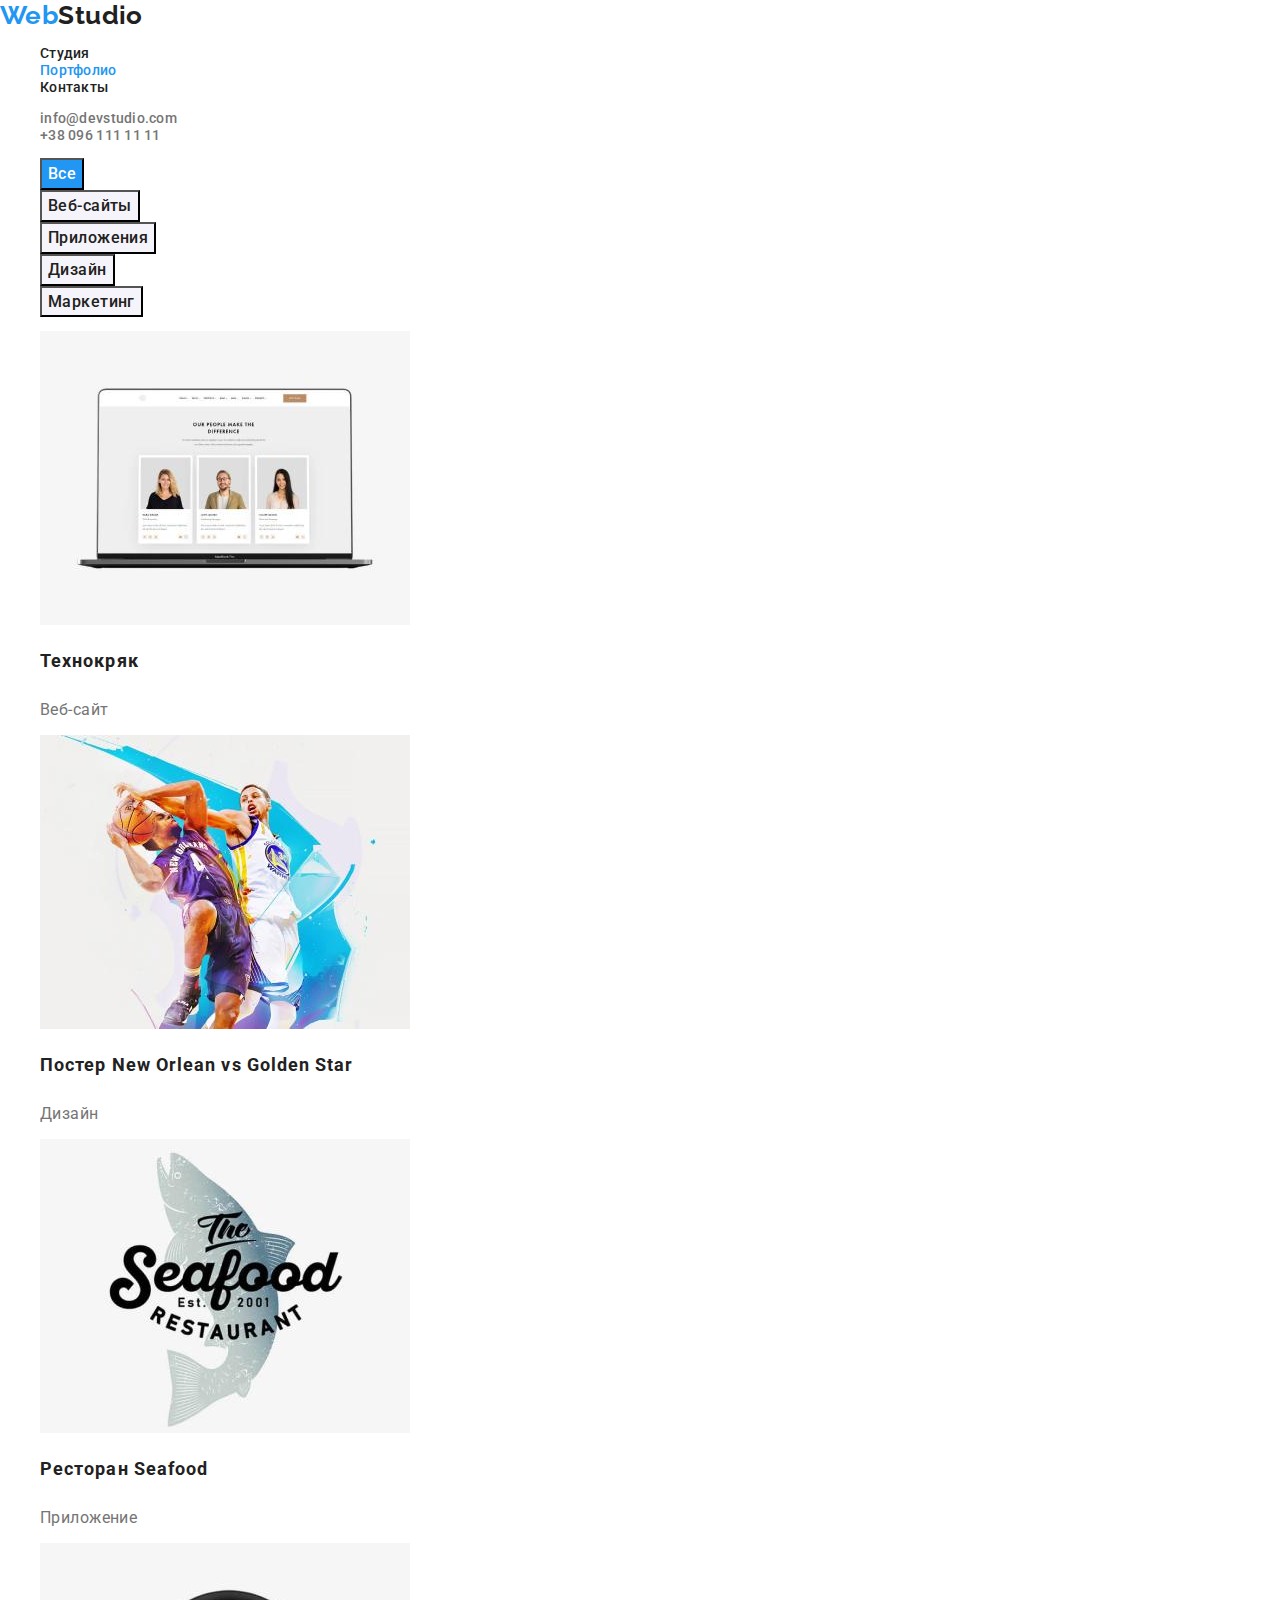
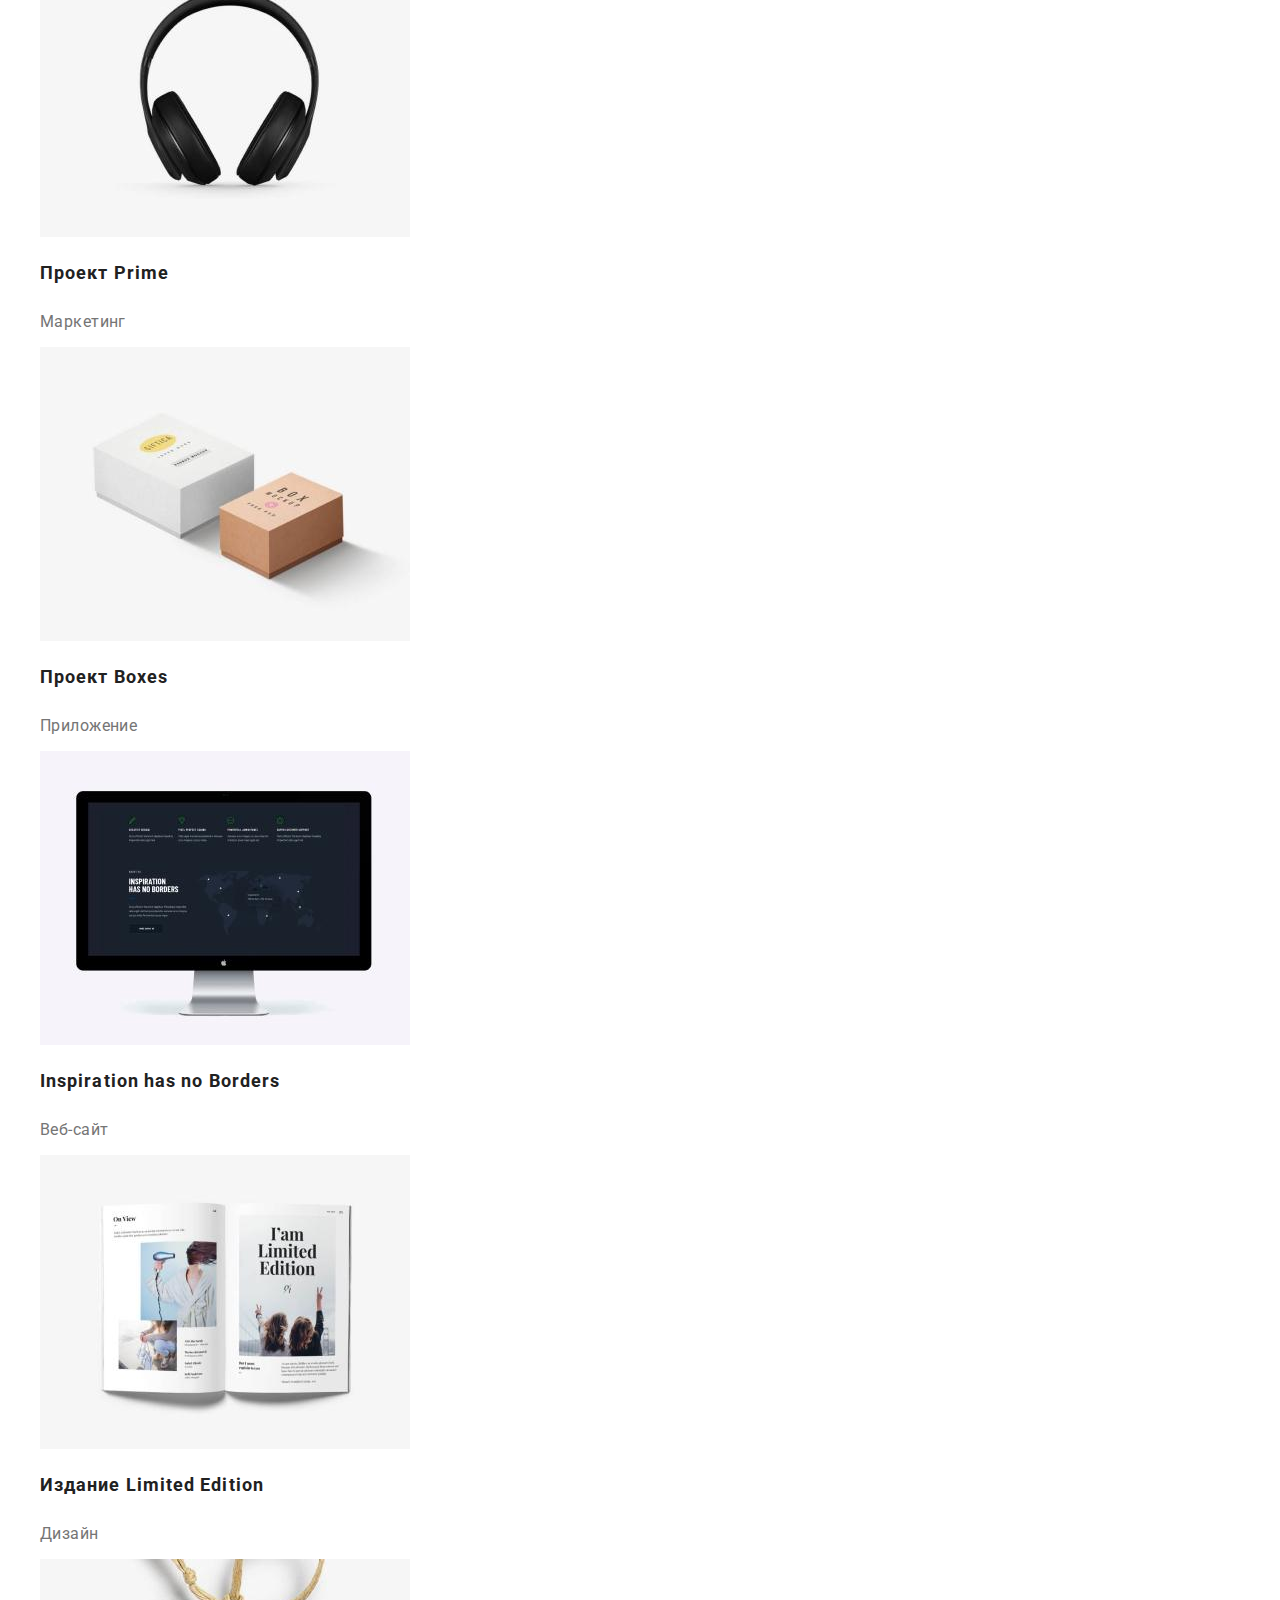
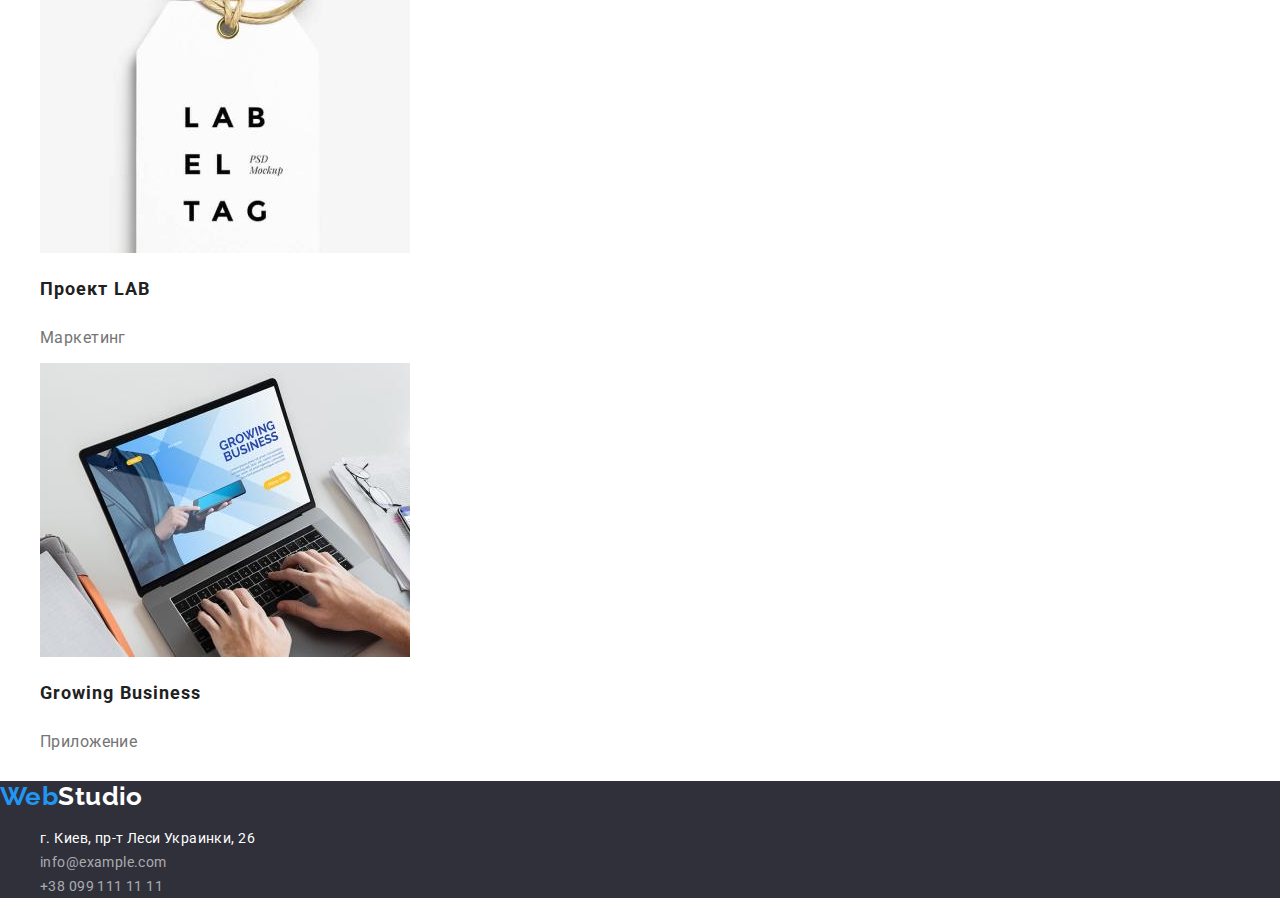
==== portfolio.html @ 69373046 "Add files via upload" ====
<!DOCTYPE html>
<html lang="en">
  <head>
    <meta charset="UTF-8" />
    <meta http-equiv="X-UA-Compatible" content="IE=edge" />
    <meta name="viewport" content="width=device-width, initial-scale=1.0" />
    <title>WebStudio</title>
    <link rel="preconnect" href="https://fonts.googleapis.com" />
    <link rel="preconnect" href="https://fonts.gstatic.com" crossorigin />
    <link
      href="https://fonts.googleapis.com/css2?family=Raleway:wght@700&family=Roboto:wght@400;500;700;900&display=swap"
      rel="stylesheet"
    />
    <link rel="stylesheet" href="./css/styles.css" />
  </head>
  <body>
    <!-- Шапка -->
    <header class="header">
      <nav class="nav">
        <a href="./index.html" class="logo"><span class="accent">Web</span>Studio</a>
        <ul class="nav-list">
          <li>
            <a class="nav-item" href="./index.html">Студия</a>
          </li>
          <li>
            <a class="nav-item" href="./portfolio.html"><span class="accent">Портфолио</span></a>
          </li>
          <li><a class="nav-item" href="">Контакты</a></li>
        </ul>
      </nav>
      <ul class="contacts">
        <li class="contacts-item">
          <a class="contacts-link" href="mailto:info@devstudio.com">info@devstudio.com</a>
        </li>
        <li class="contacts-item">
          <a class="contacts-link" href="tel:+380961111111">+38 096 111 11 11</a>
        </li>
      </ul>
    </header>

    <main>
      <section class="portfolio">
        <h1 class="visually-hidden">Portfolio</h1>
        <ul class="portfolio-buttons">
          <li><button type="button" class="item active">Все</button></li>
          <li><button type="button" class="item">Веб-сайты</button></li>
          <li><button type="button" class="item">Приложения</button></li>
          <li><button type="button" class="item">Дизайн</button></li>
          <li><button type="button" class="item">Маркетинг</button></li>
        </ul>
        <ul class="portfolio-list">
          <li class="item">
            <a class="portfolio-link" href="">
              <img src="./images/project1.jpg" alt="Ноутбук" width="370" />
              <h2 class="title">Технокряк</h2>
              <p class="description">Веб-сайт</p>
            </a>
          </li>
          <li class="item">
            <a class="portfolio-link" href="">
              <img src="./images/project2.jpg" alt="Два баскетболиста" width="370" />
              <h2 class="title">Постер New Orlean vs Golden Star</h2>
              <p class="description">Дизайн</p>
            </a>
          </li>
          <li class="item">
            <a class="portfolio-link" href="">
              <img src="./images/project3.jpg" alt="Логотип ресторана" width="370" />
              <h2 class="title">Ресторан Seafood</h2>
              <p class="description">Приложение</p>
            </a>
          </li>
          <li class="item">
            <a class="portfolio-link" href="">
              <img src="./images/project4.jpg" alt="Наушники" width="370" />
              <h2 class="title">Проект Prime</h2>
              <p class="description">Маркетинг</p>
            </a>
          </li>
          <li class="item">
            <a class="portfolio-link" href="">
              <img src="./images/project5.jpg" alt="Две коробки" width="370" />
              <h2 class="title">Проект Boxes</h2>
              <p class="description">Приложение</p>
            </a>
          </li>
          <li class="item">
            <a class="portfolio-link" href="">
              <img src="./images/project6.jpg" alt="Макбук" width="370" />
              <h2 class="title" lang="en">Inspiration has no Borders</h2>
              <p class="description">Веб-сайт</p>
            </a>
          </li>
          <li class="item">
            <a class="portfolio-link" href="Журнал">
              <img src="./images/project7.jpg" alt="" width="370" />
              <h2 class="title">Издание Limited Edition</h2>
              <p class="description">Дизайн</p>
            </a>
          </li>
          <li class="item">
            <a class="portfolio-link" href="">
              <img src="./images/project8.jpg" alt=""Этикетка" width="370" />
              <h2 class="title">Проект LAB</h2>
              <p class="description">Маркетинг</p>
            </a>
          </li>
          <li class="item">
            <a class="portfolio-link" href="">
              <img src="./images/project9.jpg" alt="Человек работает за ноутбуком" width="370" />
              <h2 class="title" lang="en">Growing Business</h2>
              <p class="description">Приложение</p>
            </a>
          </li>
        </ul>
      </section>
    </main>
    <footer class="footer">
      <a href="./portfolio.html" class="logo"><span class="accent">Web</span>Studio</a>
      <address>
        <ul class="footer-list">
          <li class="footer-item">
            <a
              class="footer-map"
              href="https://www.google.com/maps/d/viewer?mid=10uSM3H-mIU3GznYo2szRIEphczw&hl=en_US&ll=50.42732700000001%2C30.538092&z=17"
              target="_blank"
              rel="noreferrer noopener nofollow "
              >г. Киев, пр-т Леси Украинки, 26</a
            >
          </li>
          <li class="footer-item">
            <a class="footer-link" href="mailto:info@example.com">info@example.com</a>
          </li>
          <li class="footer-item">
            <a class="footer-link" href="tel:+380991111111">+38 099 111 11 11</a>
          </li>
        </ul>
      </address>
    </footer>
  </body>
</html>
---- css/styles.css ----
html {
  box-sizing: border-box;
}
*,
*::before,
*::after {
  box-sizing: inherit;
}
:root {
  --accent-color: #2196f3;
  --main-text-color: #757575;
  --title-color: #212121;
  --main-white-color: #ffffff;
  --main-bgc-color: #f5f4fa;
  --secondary-bgc-color: #2f303a;
  --footer-link-color: rgba(255, 255, 255, 0.6);
}
body {
  margin: 0;
  background-color: var(--main-white-color);
  color: var(--title-color);
  font-family: 'Roboto', sans-serif;
  font-size: 14px;
  letter-spacing: 0.03em;
}

ul {
  list-style: none;
}

button {
  cursor: pointer;
}

h1,
h2,
h3,
h4,
h5,
h6 {
  color: var(--title-color);
}
p {
  color: var(--main-text-color);
}

.visually-hidden {
  position: absolute;
  width: 1px;
  height: 1px;
  margin: -1px;
  border: 0;
  padding: 0;
  white-space: nowrap;
  clip-path: inset(100%);
  clip: rect(0 0 0 0);
  overflow: hidden;
}

/* index */

/* header nav */
.logo {
  font-family: 'Raleway', sans-serif;
  font-size: 26px;
  line-height: 1.2;
  font-weight: 700;
  text-decoration: none;
  color: var(--title-color);
}
.accent {
  color: var(--accent-color);
}

.nav-item {
  color: var(--title-color);
  text-decoration: none;
  line-height: 1.14;
  font-weight: 500;
  letter-spacing: 0.02em;
}

.contacts-link {
  color: var(--main-text-color);
  text-decoration: none;
  line-height: 1.14;
  font-weight: 500;
  letter-spacing: 0.02em;
}

.nav-item:hover,
.nav-item:focus,
.contacts-link:hover,
.contacts-link:focus {
  color: var(--accent-color);
}

/* Hero */
.hero {
  background-color: var(--secondary-bgc-color);
  color: var(--main-white-color);
  font-weight: 900;
  font-size: 44px;
  line-height: 1.36;
  text-align: center;
  letter-spacing: 0.06em;

  text-transform: uppercase;
}
.hero-title {
  color: var(--main-white-color);
  font-weight: 900;
  font-size: 44px;
  line-height: 1.36;
  text-align: center;
  letter-spacing: 0.06em;

  text-transform: uppercase;
}
.hero-button {
  color: var(--main-white-color);
  background-color: var(--accent-color);
  font-weight: 700;
  font-size: 16px;
  line-height: 1.88;
  align-items: center;
  text-align: center;
  letter-spacing: 0.06em;
}

/* Features */

.feature .title {
  font-weight: 700;
  font-size: 14px;
  line-height: 1.14;
  text-transform: uppercase;
}
.feature .text {
  line-height: 1.71;
}

/* Наша работа */
.section-title {
  font-weight: 700;
  font-size: 36px;
  line-height: 1.17;
  text-align: center;
}

/* Работники */
.staff {
  background-color: var(--main-bgc-color);
}
.staff-item {
  width: 270px;
  height: 368px;
  background-color: var(--main-white-color);
}
.staff-item .title {
  font-weight: 500;
  font-size: 16px;
  line-height: 1.19;
  text-align: center;
}
.staff-item .subtitle {
  font-size: 16px;
  line-height: 1.19;
  text-align: center;
}

/* Footer  */

.footer {
  background-color: var(--secondary-bgc-color);
}

.footer > .logo {
  color: var(--main-white-color);
}

.footer-map {
  color: var(--main-white-color);
  font-style: normal;
  text-decoration: none;

  line-height: 1.71;
}
.footer-link {
  font-style: normal;
  text-decoration: none;
  color: var(--footer-link-color);

  line-height: 1.71;
}
.footer-link:hover,
.footer-link:focus {
  color: var(--accent-color);
}

/* Portfolio */

.portfolio-buttons .item {
  font-family: inherit;
  color: var(--title-color);
  background-color: var(--main-bgc-color);

  text-align: center;
  font-style: normal;

  font-weight: 500;
  font-size: 16px;
  line-height: 1.62;
  letter-spacing: inherit;
}
.portfolio-buttons .item:hover,
.portfolio-buttons .item:focus {
  color: var(--main-white-color);
  background-color: var(--accent-color);
}
.portfolio-buttons .item.active {
  color: var(--main-white-color);
  background-color: var(--accent-color);
}

/* Список проектов */
.portfolio-list .item {
  width: 370px;
  height: 404px;
}

.portfolio-link {
  text-decoration: none;
}

.portfolio-link .title {
  font-size: 18px;
  line-height: 2;
  letter-spacing: 0.06em;
}
.portfolio-link .description {
  font-size: 16px;
  line-height: 1.88;
}
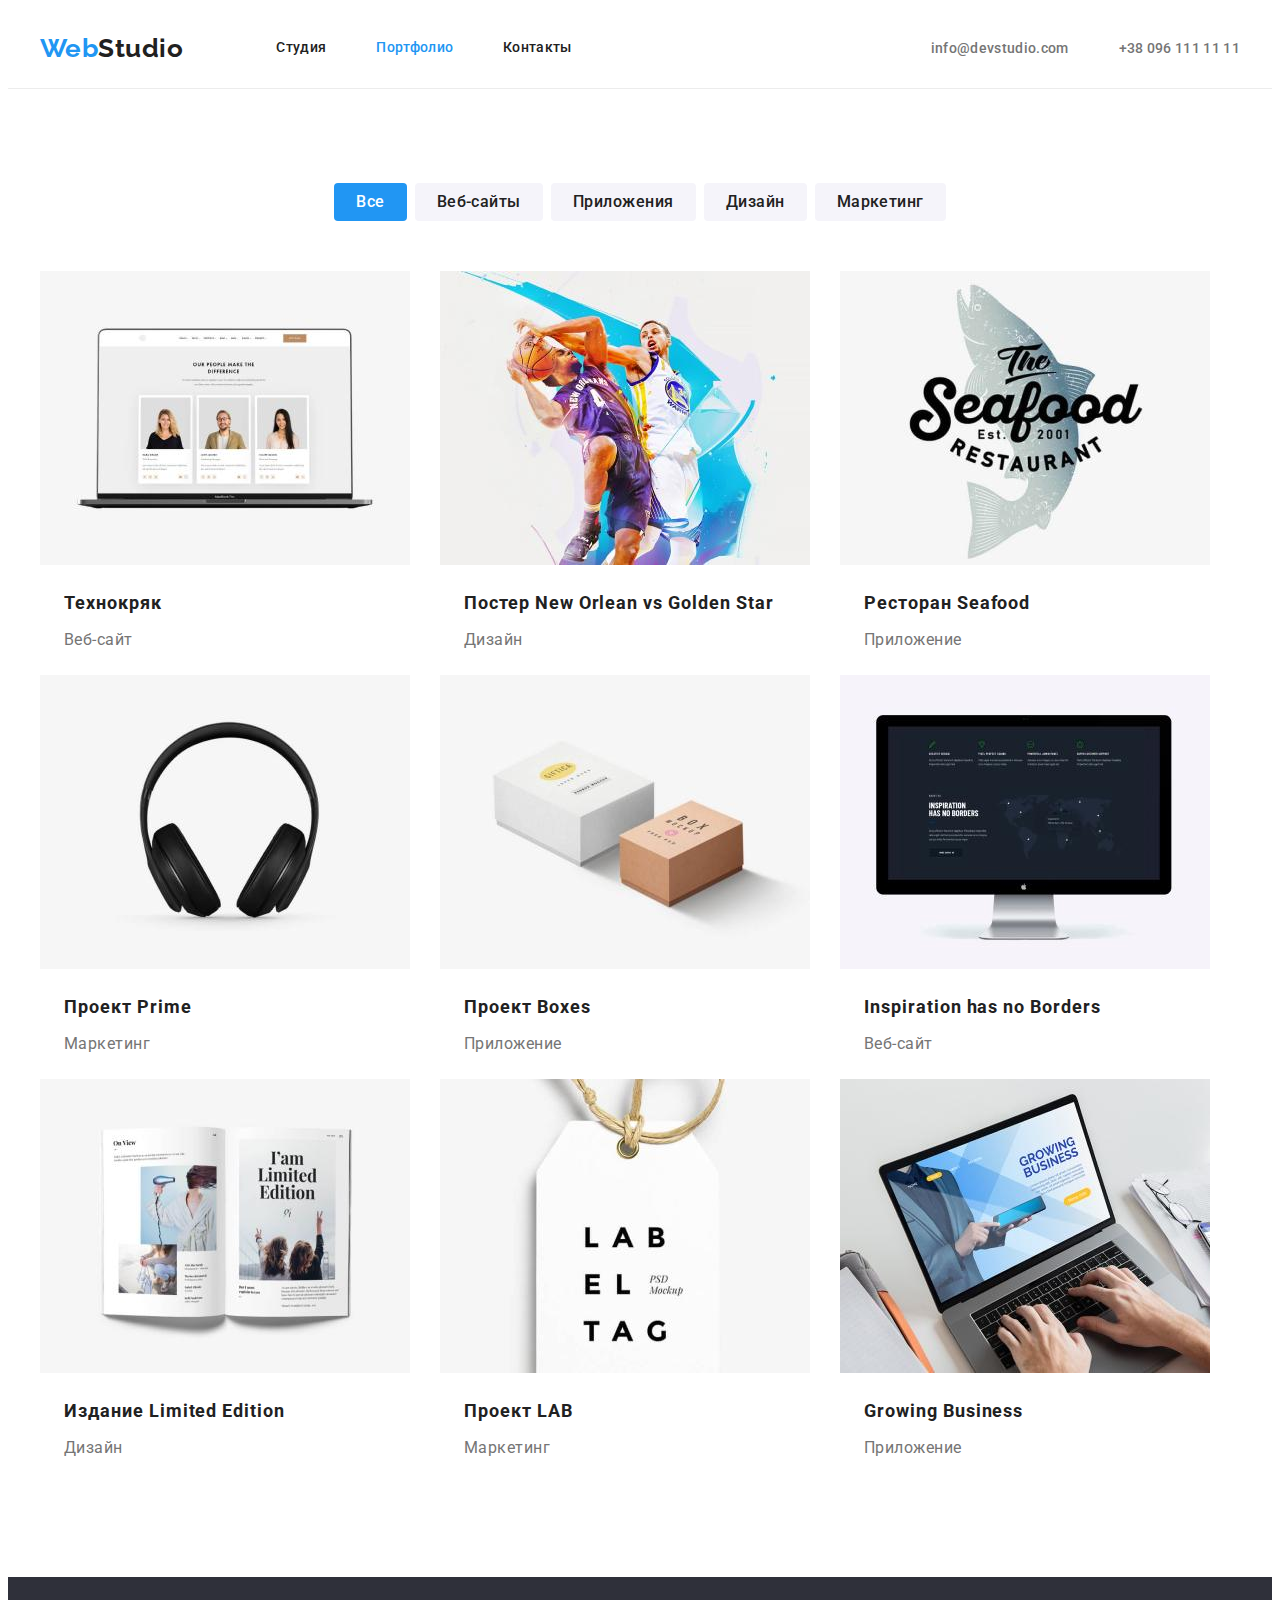
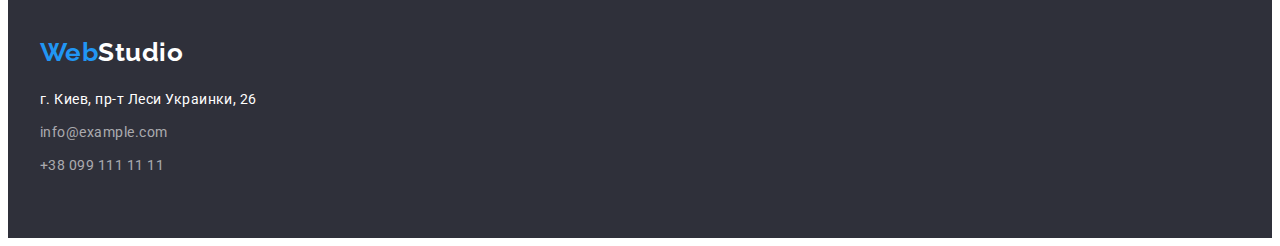
==== commit 10153135: "last commit" ====
--- a/portfolio.html
+++ b/portfolio.html
@@ -11,131 +11,162 @@
       href="https://fonts.googleapis.com/css2?family=Raleway:wght@700&family=Roboto:wght@400;500;700;900&display=swap"
       rel="stylesheet"
     />
+    <link
+      rel="stylesheet"
+      href="https://cdnjs.cloudflare.com/ajax/libs/modern-normalize/1.1.0/modern-normalize.min.css"
+      integrity="sha512-wpPYUAdjBVSE4KJnH1VR1HeZfpl1ub8YT/NKx4PuQ5NmX2tKuGu6U/JRp5y+Y8XG2tV+wKQpNHVUX03MfMFn9Q=="
+      crossorigin="anonymous"
+      referrerpolicy="no-referrer"
+    />
     <link rel="stylesheet" href="./css/styles.css" />
   </head>
   <body>
     <!-- Шапка -->
     <header class="header">
-      <nav class="nav">
-        <a href="./index.html" class="logo"><span class="accent">Web</span>Studio</a>
-        <ul class="nav-list">
-          <li>
-            <a class="nav-item" href="./index.html">Студия</a>
+      <div class="container">
+        <nav class="nav">
+          <a href="./index.html" class="logo"><span class="accent">Web</span>Studio</a>
+          <ul class="nav-list">
+            <li class="nav-item">
+              <a class="nav-link" href="./index.html">Студия</a>
+            </li>
+            <li class="nav-item">
+              <a class="nav-link" href="./portfolio.html"><span class="accent">Портфолио</span></a>
+            </li>
+            <li class="nav-item"><a class="nav-link" href="">Контакты</a></li>
+          </ul>
+        </nav>
+        <ul class="contacts">
+          <li class="contacts-item">
+            <a class="contacts-link" href="mailto:info@devstudio.com">info@devstudio.com</a>
           </li>
-          <li>
-            <a class="nav-item" href="./portfolio.html"><span class="accent">Портфолио</span></a>
-          </li>
-          <li><a class="nav-item" href="">Контакты</a></li>
-        </ul>
-      </nav>
-      <ul class="contacts">
-        <li class="contacts-item">
-          <a class="contacts-link" href="mailto:info@devstudio.com">info@devstudio.com</a>
-        </li>
-        <li class="contacts-item">
-          <a class="contacts-link" href="tel:+380961111111">+38 096 111 11 11</a>
-        </li>
-      </ul>
-    </header>
-
-    <main>
-      <section class="portfolio">
-        <h1 class="visually-hidden">Portfolio</h1>
-        <ul class="portfolio-buttons">
-          <li><button type="button" class="item active">Все</button></li>
-          <li><button type="button" class="item">Веб-сайты</button></li>
-          <li><button type="button" class="item">Приложения</button></li>
-          <li><button type="button" class="item">Дизайн</button></li>
-          <li><button type="button" class="item">Маркетинг</button></li>
-        </ul>
-        <ul class="portfolio-list">
-          <li class="item">
-            <a class="portfolio-link" href="">
-              <img src="./images/project1.jpg" alt="Ноутбук" width="370" />
-              <h2 class="title">Технокряк</h2>
-              <p class="description">Веб-сайт</p>
-            </a>
-          </li>
-          <li class="item">
-            <a class="portfolio-link" href="">
-              <img src="./images/project2.jpg" alt="Два баскетболиста" width="370" />
-              <h2 class="title">Постер New Orlean vs Golden Star</h2>
-              <p class="description">Дизайн</p>
-            </a>
-          </li>
-          <li class="item">
-            <a class="portfolio-link" href="">
-              <img src="./images/project3.jpg" alt="Логотип ресторана" width="370" />
-              <h2 class="title">Ресторан Seafood</h2>
-              <p class="description">Приложение</p>
-            </a>
-          </li>
-          <li class="item">
-            <a class="portfolio-link" href="">
-              <img src="./images/project4.jpg" alt="Наушники" width="370" />
-              <h2 class="title">Проект Prime</h2>
-              <p class="description">Маркетинг</p>
-            </a>
-          </li>
-          <li class="item">
-            <a class="portfolio-link" href="">
-              <img src="./images/project5.jpg" alt="Две коробки" width="370" />
-              <h2 class="title">Проект Boxes</h2>
-              <p class="description">Приложение</p>
-            </a>
-          </li>
-          <li class="item">
-            <a class="portfolio-link" href="">
-              <img src="./images/project6.jpg" alt="Макбук" width="370" />
-              <h2 class="title" lang="en">Inspiration has no Borders</h2>
-              <p class="description">Веб-сайт</p>
-            </a>
-          </li>
-          <li class="item">
-            <a class="portfolio-link" href="Журнал">
-              <img src="./images/project7.jpg" alt="" width="370" />
-              <h2 class="title">Издание Limited Edition</h2>
-              <p class="description">Дизайн</p>
-            </a>
-          </li>
-          <li class="item">
-            <a class="portfolio-link" href="">
-              <img src="./images/project8.jpg" alt=""Этикетка" width="370" />
-              <h2 class="title">Проект LAB</h2>
-              <p class="description">Маркетинг</p>
-            </a>
-          </li>
-          <li class="item">
-            <a class="portfolio-link" href="">
-              <img src="./images/project9.jpg" alt="Человек работает за ноутбуком" width="370" />
-              <h2 class="title" lang="en">Growing Business</h2>
-              <p class="description">Приложение</p>
-            </a>
+          <li class="contacts-item">
+            <a class="contacts-link" href="tel:+380961111111">+38 096 111 11 11</a>
           </li>
         </ul>
+      </div>
+    </header>
+    <!-- Мейн -->
+    <main>
+      <section class="portfolio section">
+        <div class="container">
+          <h1 class="visually-hidden">Portfolio</h1>
+          <ul class="portfolio-buttons">
+            <li class="item"><button type="button" class="btn active">Все</button></li>
+            <li class="item"><button type="button" class="btn">Веб-сайты</button></li>
+            <li class="item"><button type="button" class="btn">Приложения</button></li>
+            <li class="item"><button type="button" class="btn">Дизайн</button></li>
+            <li class="item"><button type="button" class="btn">Маркетинг</button></li>
+          </ul>
+          <ul class="portfolio-list">
+            <li class="item">
+              <a class="portfolio-link" href="">
+                <img src="./images/project1.jpg" alt="Ноутбук" width="370" />
+                <div class="content">
+                  <h2 class="title">Технокряк</h2>
+                  <p class="description">Веб-сайт</p>
+                </div>
+              </a>
+            </li>
+            <li class="item">
+              <a class="portfolio-link" href="">
+                <img src="./images/project2.jpg" alt="Два баскетболиста" width="370" />
+                <div class="content">
+                  <h2 class="title">Постер New Orlean vs Golden Star</h2>
+                  <p class="description">Дизайн</p>
+                </div>
+              </a>
+            </li>
+            <li class="item">
+              <a class="portfolio-link" href="">
+                <img src="./images/project3.jpg" alt="Логотип ресторана" width="370" />
+                <div class="content">
+                  <h2 class="title">Ресторан Seafood</h2>
+                  <p class="description">Приложение</p>
+                </div>
+              </a>
+            </li>
+            <li class="item">
+              <a class="portfolio-link" href="">
+                <img src="./images/project4.jpg" alt="Наушники" width="370" />
+                <div class="content">
+                  <h2 class="title">Проект Prime</h2>
+                  <p class="description">Маркетинг</p>
+                </div>
+              </a>
+            </li>
+            <li class="item">
+              <a class="portfolio-link" href="">
+                <img src="./images/project5.jpg" alt="Две коробки" width="370" />
+                <div class="content">
+                  <h2 class="title">Проект Boxes</h2>
+                  <p class="description">Приложение</p>
+                </div>
+              </a>
+            </li>
+            <li class="item">
+              <a class="portfolio-link" href="">
+                <img src="./images/project6.jpg" alt="Макбук" width="370" />
+                <div class="content">
+                  <h2 class="title" lang="en">Inspiration has no Borders</h2>
+                  <p class="description">Веб-сайт</p>
+                </div>
+              </a>
+            </li>
+            <li class="item">
+              <a class="portfolio-link" href="Журнал">
+                <img src="./images/project7.jpg" alt="" width="370" />
+                <div class="content">
+                  <h2 class="title">Издание Limited Edition</h2>
+                  <p class="description">Дизайн</p>
+                </div>
+              </a>
+            </li>
+            <li class="item">
+              <a class="portfolio-link" href="">
+                <img src="./images/project8.jpg" alt=""Этикетка" width="370" />
+                <div class="content">
+                  <h2 class="title">Проект LAB</h2>
+                  <p class="description">Маркетинг</p>
+                </div>
+              </a>
+            </li>
+            <li class="item">
+              <a class="portfolio-link" href="">
+                <img src="./images/project9.jpg" alt="Человек работает за ноутбуком" width="370" />
+                <div class="content">
+                  <h2 class="title" lang="en">Growing Business</h2>
+                  <p class="description">Приложение</p>
+                </div>
+              </a>
+            </li>
+          </ul>
+        </div>
       </section>
     </main>
     <footer class="footer">
-      <a href="./portfolio.html" class="logo"><span class="accent">Web</span>Studio</a>
-      <address>
-        <ul class="footer-list">
-          <li class="footer-item">
-            <a
-              class="footer-map"
-              href="https://www.google.com/maps/d/viewer?mid=10uSM3H-mIU3GznYo2szRIEphczw&hl=en_US&ll=50.42732700000001%2C30.538092&z=17"
-              target="_blank"
-              rel="noreferrer noopener nofollow "
-              >г. Киев, пр-т Леси Украинки, 26</a
-            >
-          </li>
-          <li class="footer-item">
-            <a class="footer-link" href="mailto:info@example.com">info@example.com</a>
-          </li>
-          <li class="footer-item">
-            <a class="footer-link" href="tel:+380991111111">+38 099 111 11 11</a>
-          </li>
-        </ul>
-      </address>
+      <div class="container">
+        <a href="./index.html" class="logo"><span class="accent">Web</span>Studio</a>
+        <address>
+          <ul class="footer-list">
+            <li class="footer-item">
+              <a
+                class="footer-map"
+                href="https://www.google.com/maps/d/viewer?               mid=10uSM3H-mIU3GznYo2szRIEphczw&hl=en_US&ll=50.42732700000001%2C30.538092&z=17"
+                target="_blank"
+                rel="noreferrer noopener nofollow "
+                >г. Киев, пр-т Леси Украинки, 26
+              </a>
+            </li>
+            <li class="footer-item">
+              <a class="footer-link" href="mailto:info@example.com">info@example.com</a>
+            </li>
+            <li class="footer-item">
+              <a class="footer-link" href="tel:+380991111111">+38 099 111 11 11</a>
+            </li>
+          </ul>
+        </address>
+      </div>
     </footer>
   </body>
 </html>
--- a/css/styles.css
+++ b/css/styles.css
@@ -1,11 +1,3 @@
-html {
-  box-sizing: border-box;
-}
-*,
-*::before,
-*::after {
-  box-sizing: inherit;
-}
 :root {
   --accent-color: #2196f3;
   --main-text-color: #757575;
@@ -16,16 +8,17 @@
   --footer-link-color: rgba(255, 255, 255, 0.6);
 }
 body {
-  margin: 0;
   background-color: var(--main-white-color);
   color: var(--title-color);
   font-family: 'Roboto', sans-serif;
   font-size: 14px;
-  letter-spacing: 0.03em;
+  letter-spacing: 0.03rem;
 }
 
 ul {
   list-style: none;
+  margin: 0;
+  padding: 0;
 }
 
 button {
@@ -39,11 +32,19 @@
 h5,
 h6 {
   color: var(--title-color);
+  margin: 0;
+  padding: 0;
 }
 p {
   color: var(--main-text-color);
-}
-
+  margin: 0;
+  padding: 0;
+}
+img {
+  display: block;
+  max-width: 100%;
+  height: auto;
+}
 .visually-hidden {
   position: absolute;
   width: 1px;
@@ -57,39 +58,84 @@
   overflow: hidden;
 }
 
+/* Контейнер и секции */
+.container {
+  width: 1200px;
+  padding: 0 15px;
+  margin: 0 auto;
+}
+
+.section {
+  padding: 94px 0;
+}
+
 /* index */
 
 /* header nav */
+.accent {
+  color: var(--accent-color);
+}
+.header {
+  border-bottom: 1px solid#ECECEC;
+}
+.header .container {
+  display: flex;
+  align-items: center;
+
+  width: 1200px;
+  padding: 0 15px;
+  margin: 0 auto;
+}
+.nav {
+  display: flex;
+  align-items: center;
+}
+.nav-list {
+  display: flex;
+}
+.nav-item:not(:last-child) {
+  margin-right: 50px;
+}
+.contacts {
+  display: flex;
+  margin-left: auto;
+}
+.contacts-item:first-child {
+  margin-right: 50px;
+}
+.contacts-link {
+  color: var(--main-text-color);
+  text-decoration: none;
+  line-height: 1.14;
+  font-weight: 500;
+  letter-spacing: 0.02rem;
+}
+
 .logo {
+  margin-right: 93px;
+
   font-family: 'Raleway', sans-serif;
   font-size: 26px;
-  line-height: 1.2;
+  line-height: 1.19;
   font-weight: 700;
   text-decoration: none;
   color: var(--title-color);
 }
-.accent {
-  color: var(--accent-color);
-}
-
-.nav-item {
+
+.nav-link {
+  display: block;
+
+  padding: 32px 0;
+
   color: var(--title-color);
   text-decoration: none;
   line-height: 1.14;
   font-weight: 500;
-  letter-spacing: 0.02em;
-}
-
-.contacts-link {
-  color: var(--main-text-color);
-  text-decoration: none;
-  line-height: 1.14;
-  font-weight: 500;
-  letter-spacing: 0.02em;
-}
-
-.nav-item:hover,
-.nav-item:focus,
+  letter-spacing: 0.02rem;
+}
+
+.nav-link:hover,
+.nav-link:focus,
 .contacts-link:hover,
 .contacts-link:focus {
   color: var(--accent-color);
@@ -97,17 +143,24 @@
 
 /* Hero */
 .hero {
+  width: 100%;
   background-color: var(--secondary-bgc-color);
   color: var(--main-white-color);
   font-weight: 900;
   font-size: 44px;
   line-height: 1.36;
   text-align: center;
-  letter-spacing: 0.06em;
+  letter-spacing: 0.06rem;
 
   text-transform: uppercase;
 }
+.hero .container {
+  padding: 200px 0;
+}
 .hero-title {
+  margin: 0 auto 30px;
+
+  max-width: 696px;
   color: var(--main-white-color);
   font-weight: 900;
   font-size: 44px;
@@ -118,6 +171,10 @@
   text-transform: uppercase;
 }
 .hero-button {
+  display: block;
+  margin: 0 auto;
+  padding: 10px 32px;
+
   color: var(--main-white-color);
   background-color: var(--accent-color);
   font-weight: 700;
@@ -125,12 +182,29 @@
   line-height: 1.88;
   align-items: center;
   text-align: center;
-  letter-spacing: 0.06em;
-}
-
+  letter-spacing: 0.06rem;
+  border: none;
+  border-radius: 4px;
+}
+.hero-button:hover {
+  background-color: #188ce8;
+}
 /* Features */
-
+.features.section {
+  padding: 94px 0 0 0;
+}
+.features-list {
+  display: flex;
+}
+.features-list .feature {
+  max-width: 270px;
+}
+.features-list .feature:not(:last-child) {
+  margin-right: 30px;
+}
 .feature .title {
+  margin-bottom: 10px;
+
   font-weight: 700;
   font-size: 14px;
   line-height: 1.14;
@@ -142,26 +216,51 @@
 
 /* Наша работа */
 .section-title {
+  margin-bottom: 50px;
+
   font-weight: 700;
   font-size: 36px;
   line-height: 1.17;
   text-align: center;
 }
 
+.work-list.container {
+  display: flex;
+}
+.work-list.container .item:not(:last-child) {
+  margin-right: 30px;
+}
+
 /* Работники */
-.staff {
+.staff.section {
   background-color: var(--main-bgc-color);
 }
+
+.staff-list {
+  display: flex;
+}
 .staff-item {
-  width: 270px;
-  height: 368px;
+  max-width: 270px;
+  box-shadow: 0px 2px 1px rgba(0, 0, 0, 0.2), 0px 1px 1px rgba(0, 0, 0, 0.14),
+    0px 1px 3px rgba(0, 0, 0, 0.12);
+
   background-color: var(--main-white-color);
+  border-radius: 0 0 4px 4px;
+}
+.staff-item:not(:nth-child(4n)) {
+  margin-right: 30px;
+}
+.staff-item .content {
+  padding-top: 30px;
+  padding-bottom: 30px;
 }
 .staff-item .title {
   font-weight: 500;
   font-size: 16px;
   line-height: 1.19;
   text-align: center;
+
+  margin-bottom: 10px;
 }
 .staff-item .subtitle {
   font-size: 16px;
@@ -174,9 +273,20 @@
 .footer {
   background-color: var(--secondary-bgc-color);
 }
-
-.footer > .logo {
-  color: var(--main-white-color);
+.footer .container {
+  padding-top: 60px;
+  padding-bottom: 60px;
+}
+.footer a {
+  display: block;
+}
+.footer .logo {
+  color: var(--main-white-color);
+  margin-bottom: 20px;
+}
+
+.footer-item:not(:last-child) {
+  margin-bottom: 9px;
 }
 
 .footer-map {
@@ -199,44 +309,66 @@
 }
 
 /* Portfolio */
-
-.portfolio-buttons .item {
+.portfolio-buttons {
+  display: flex;
+  justify-content: center;
+  margin-bottom: 50px;
+}
+.portfolio-buttons .item:not(:last-child) {
+  margin-right: 8px;
+}
+
+.portfolio-buttons .btn {
+  display: block;
+  text-align: center;
+  padding: 6px 22px;
+
+  color: var(--title-color);
+  background-color: var(--main-bgc-color);
+
   font-family: inherit;
-  color: var(--title-color);
-  background-color: var(--main-bgc-color);
-
-  text-align: center;
   font-style: normal;
-
   font-weight: 500;
   font-size: 16px;
   line-height: 1.62;
   letter-spacing: inherit;
-}
-.portfolio-buttons .item:hover,
-.portfolio-buttons .item:focus {
+  border: none;
+  border-radius: 4px;
+}
+.portfolio-buttons .btn:hover,
+.portfolio-buttons .btn:focus {
   color: var(--main-white-color);
   background-color: var(--accent-color);
 }
-.portfolio-buttons .item.active {
+.portfolio-buttons .btn.active {
   color: var(--main-white-color);
   background-color: var(--accent-color);
 }
 
 /* Список проектов */
+.portfolio-list {
+  display: flex;
+  flex-wrap: wrap;
+}
 .portfolio-list .item {
-  width: 370px;
-  height: 404px;
-}
-
+  max-width: calc((100% - 60px) / 3);
+  height: auto;
+}
+.portfolio-list .item:not(:nth-child(3n)) {
+  margin-right: 30px;
+}
 .portfolio-link {
   text-decoration: none;
 }
-
+.portfolio-link .content {
+  padding: 20px 24px;
+}
 .portfolio-link .title {
+  margin-bottom: 4px;
+
   font-size: 18px;
   line-height: 2;
-  letter-spacing: 0.06em;
+  letter-spacing: 0.06rem;
 }
 .portfolio-link .description {
   font-size: 16px;
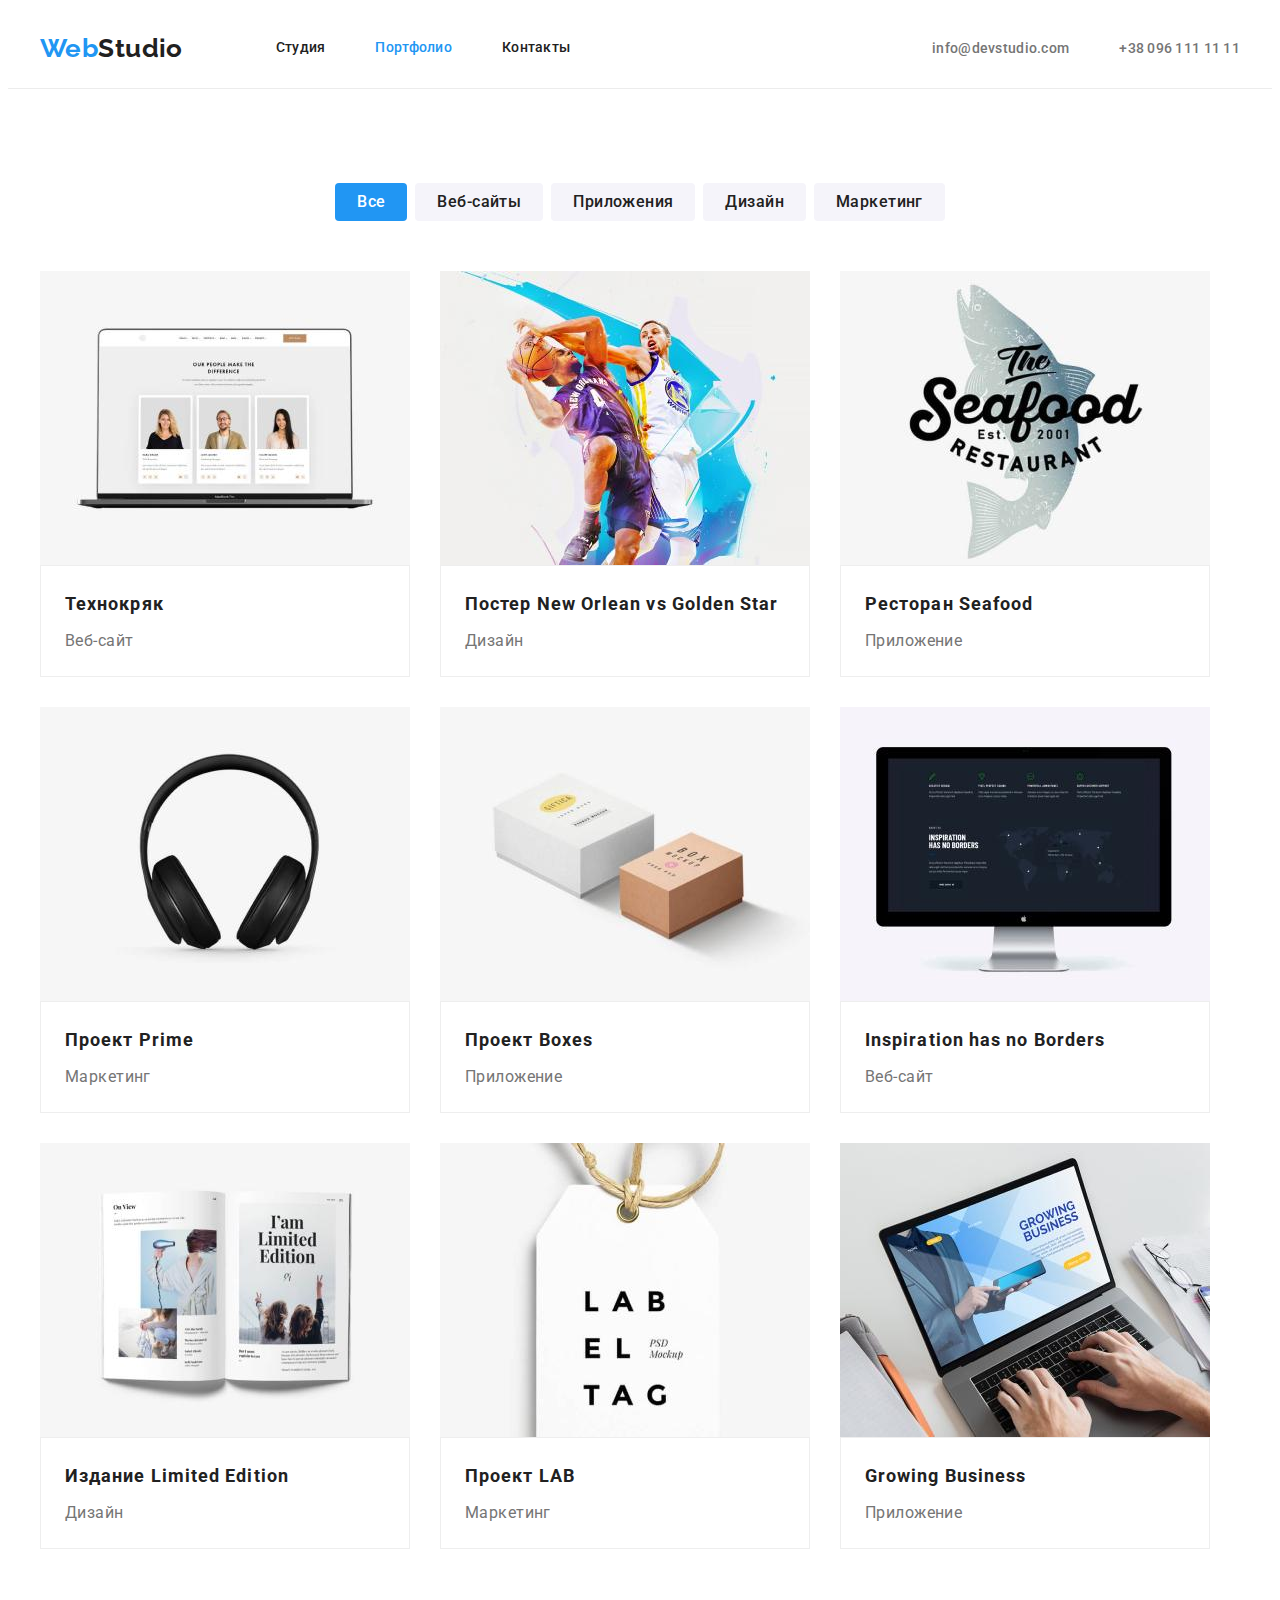
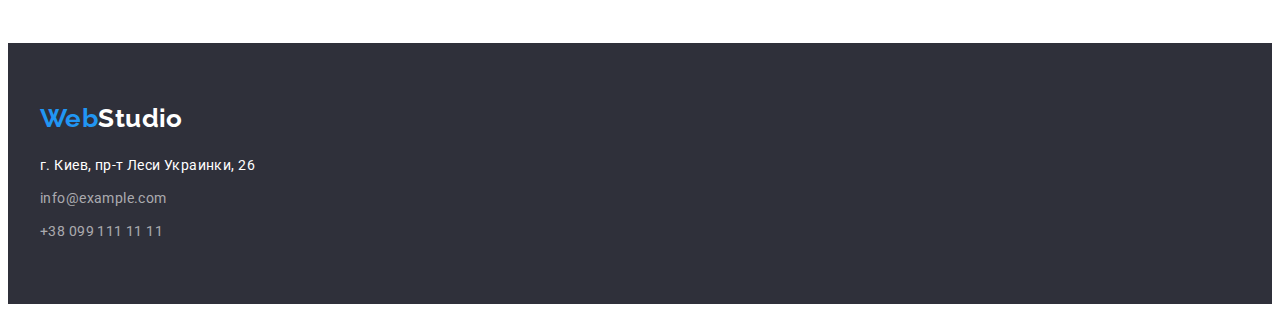
==== commit 242e2c76: "Update portfolio.html" ====
--- a/portfolio.html
+++ b/portfolio.html
@@ -25,23 +25,31 @@
     <header class="header">
       <div class="container">
         <nav class="nav">
-          <a href="./index.html" class="logo"><span class="accent">Web</span>Studio</a>
+          <a href="./index.html" class="logo"
+            ><span class="accent">Web</span>Studio</a
+          >
           <ul class="nav-list">
             <li class="nav-item">
               <a class="nav-link" href="./index.html">Студия</a>
             </li>
             <li class="nav-item">
-              <a class="nav-link" href="./portfolio.html"><span class="accent">Портфолио</span></a>
+              <a class="nav-link" href="./portfolio.html"
+                ><span class="accent">Портфолио</span></a
+              >
             </li>
             <li class="nav-item"><a class="nav-link" href="">Контакты</a></li>
           </ul>
         </nav>
         <ul class="contacts">
           <li class="contacts-item">
-            <a class="contacts-link" href="mailto:info@devstudio.com">info@devstudio.com</a>
+            <a class="contacts-link" href="mailto:info@devstudio.com"
+              >info@devstudio.com</a
+            >
           </li>
           <li class="contacts-item">
-            <a class="contacts-link" href="tel:+380961111111">+38 096 111 11 11</a>
+            <a class="contacts-link" href="tel:+380961111111"
+              >+38 096 111 11 11</a
+            >
           </li>
         </ul>
       </div>
@@ -52,11 +60,21 @@
         <div class="container">
           <h1 class="visually-hidden">Portfolio</h1>
           <ul class="portfolio-buttons">
-            <li class="item"><button type="button" class="btn active">Все</button></li>
-            <li class="item"><button type="button" class="btn">Веб-сайты</button></li>
-            <li class="item"><button type="button" class="btn">Приложения</button></li>
-            <li class="item"><button type="button" class="btn">Дизайн</button></li>
-            <li class="item"><button type="button" class="btn">Маркетинг</button></li>
+            <li class="item">
+              <button type="button" class="btn active">Все</button>
+            </li>
+            <li class="item">
+              <button type="button" class="btn">Веб-сайты</button>
+            </li>
+            <li class="item">
+              <button type="button" class="btn">Приложения</button>
+            </li>
+            <li class="item">
+              <button type="button" class="btn">Дизайн</button>
+            </li>
+            <li class="item">
+              <button type="button" class="btn">Маркетинг</button>
+            </li>
           </ul>
           <ul class="portfolio-list">
             <li class="item">
@@ -70,7 +88,11 @@
             </li>
             <li class="item">
               <a class="portfolio-link" href="">
-                <img src="./images/project2.jpg" alt="Два баскетболиста" width="370" />
+                <img
+                  src="./images/project2.jpg"
+                  alt="Два баскетболиста"
+                  width="370"
+                />
                 <div class="content">
                   <h2 class="title">Постер New Orlean vs Golden Star</h2>
                   <p class="description">Дизайн</p>
@@ -79,7 +101,11 @@
             </li>
             <li class="item">
               <a class="portfolio-link" href="">
-                <img src="./images/project3.jpg" alt="Логотип ресторана" width="370" />
+                <img
+                  src="./images/project3.jpg"
+                  alt="Логотип ресторана"
+                  width="370"
+                />
                 <div class="content">
                   <h2 class="title">Ресторан Seafood</h2>
                   <p class="description">Приложение</p>
@@ -97,7 +123,11 @@
             </li>
             <li class="item">
               <a class="portfolio-link" href="">
-                <img src="./images/project5.jpg" alt="Две коробки" width="370" />
+                <img
+                  src="./images/project5.jpg"
+                  alt="Две коробки"
+                  width="370"
+                />
                 <div class="content">
                   <h2 class="title">Проект Boxes</h2>
                   <p class="description">Приложение</p>
@@ -133,7 +163,11 @@
             </li>
             <li class="item">
               <a class="portfolio-link" href="">
-                <img src="./images/project9.jpg" alt="Человек работает за ноутбуком" width="370" />
+                <img
+                  src="./images/project9.jpg"
+                  alt="Человек работает за ноутбуком"
+                  width="370"
+                />
                 <div class="content">
                   <h2 class="title" lang="en">Growing Business</h2>
                   <p class="description">Приложение</p>
@@ -146,7 +180,9 @@
     </main>
     <footer class="footer">
       <div class="container">
-        <a href="./index.html" class="logo"><span class="accent">Web</span>Studio</a>
+        <a href="./index.html" class="logo"
+          ><span class="accent">Web</span>Studio</a
+        >
         <address>
           <ul class="footer-list">
             <li class="footer-item">
@@ -159,10 +195,14 @@
               </a>
             </li>
             <li class="footer-item">
-              <a class="footer-link" href="mailto:info@example.com">info@example.com</a>
+              <a class="footer-link" href="mailto:info@example.com"
+                >info@example.com</a
+              >
             </li>
             <li class="footer-item">
-              <a class="footer-link" href="tel:+380991111111">+38 099 111 11 11</a>
+              <a class="footer-link" href="tel:+380991111111"
+                >+38 099 111 11 11</a
+              >
             </li>
           </ul>
         </address>
--- a/css/styles.css
+++ b/css/styles.css
@@ -12,7 +12,7 @@
   color: var(--title-color);
   font-family: 'Roboto', sans-serif;
   font-size: 14px;
-  letter-spacing: 0.03rem;
+  letter-spacing: 0.03em;
 }
 
 ul {
@@ -108,7 +108,7 @@
   text-decoration: none;
   line-height: 1.14;
   font-weight: 500;
-  letter-spacing: 0.02rem;
+  letter-spacing: 0.02em;
 }
 
 .logo {
@@ -118,6 +118,7 @@
   font-size: 26px;
   line-height: 1.19;
   font-weight: 700;
+  letter-spacing: inherit;
   text-decoration: none;
   color: var(--title-color);
 }
@@ -131,7 +132,7 @@
   text-decoration: none;
   line-height: 1.14;
   font-weight: 500;
-  letter-spacing: 0.02rem;
+  letter-spacing: 0.02em;
 }
 
 .nav-link:hover,
@@ -150,7 +151,7 @@
   font-size: 44px;
   line-height: 1.36;
   text-align: center;
-  letter-spacing: 0.06rem;
+  letter-spacing: 0.06em;
 
   text-transform: uppercase;
 }
@@ -182,11 +183,12 @@
   line-height: 1.88;
   align-items: center;
   text-align: center;
-  letter-spacing: 0.06rem;
+  letter-spacing: 0.06em;
   border: none;
   border-radius: 4px;
 }
-.hero-button:hover {
+.hero-button:hover,
+.hero-button:focus {
   background-color: #188ce8;
 }
 /* Features */
@@ -278,7 +280,7 @@
   padding-bottom: 60px;
 }
 .footer a {
-  display: block;
+  display: inline-block;
 }
 .footer .logo {
   color: var(--main-white-color);
@@ -357,18 +359,22 @@
 .portfolio-list .item:not(:nth-child(3n)) {
   margin-right: 30px;
 }
+.portfolio-list .item:not(:nth-last-child(-n + 3)) {
+  margin-bottom: 30px;
+}
 .portfolio-link {
   text-decoration: none;
 }
 .portfolio-link .content {
   padding: 20px 24px;
+  border: 1px solid #eeeeee;
 }
 .portfolio-link .title {
   margin-bottom: 4px;
 
   font-size: 18px;
   line-height: 2;
-  letter-spacing: 0.06rem;
+  letter-spacing: 0.06em;
 }
 .portfolio-link .description {
   font-size: 16px;
